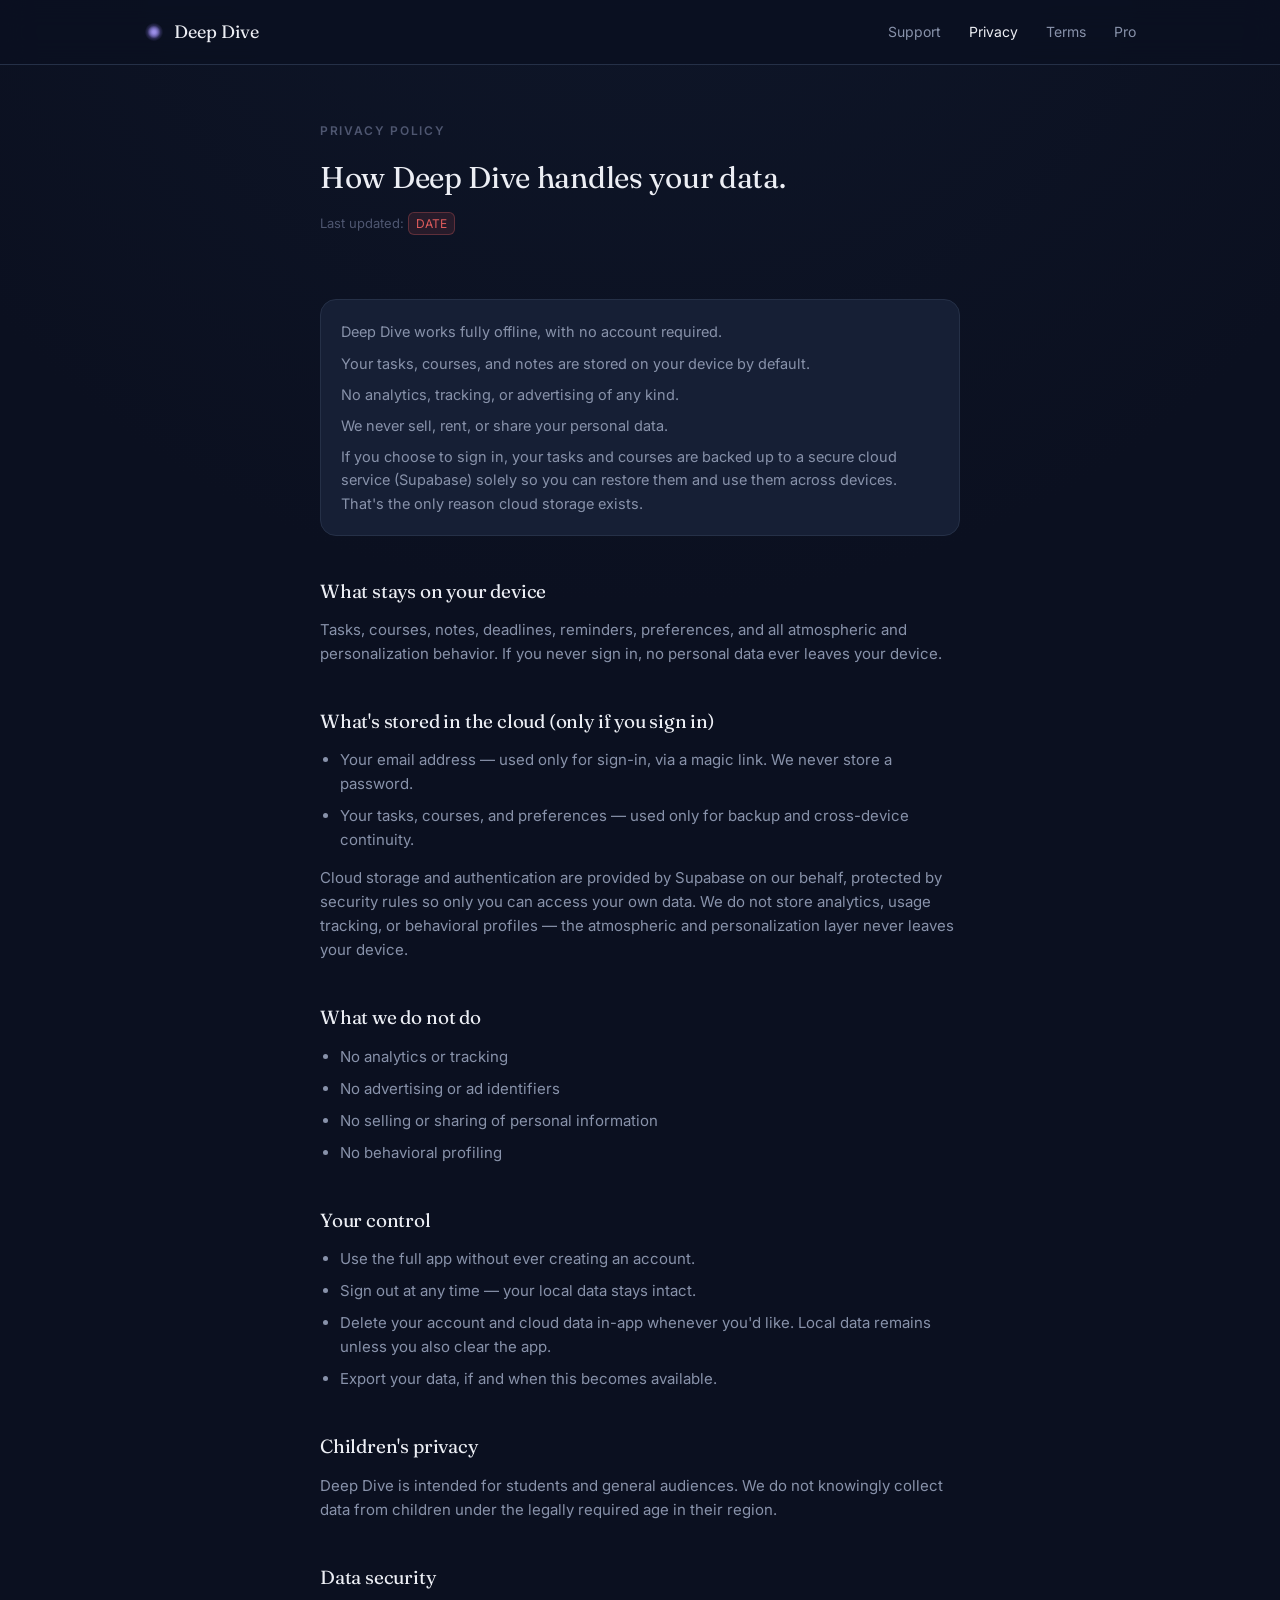
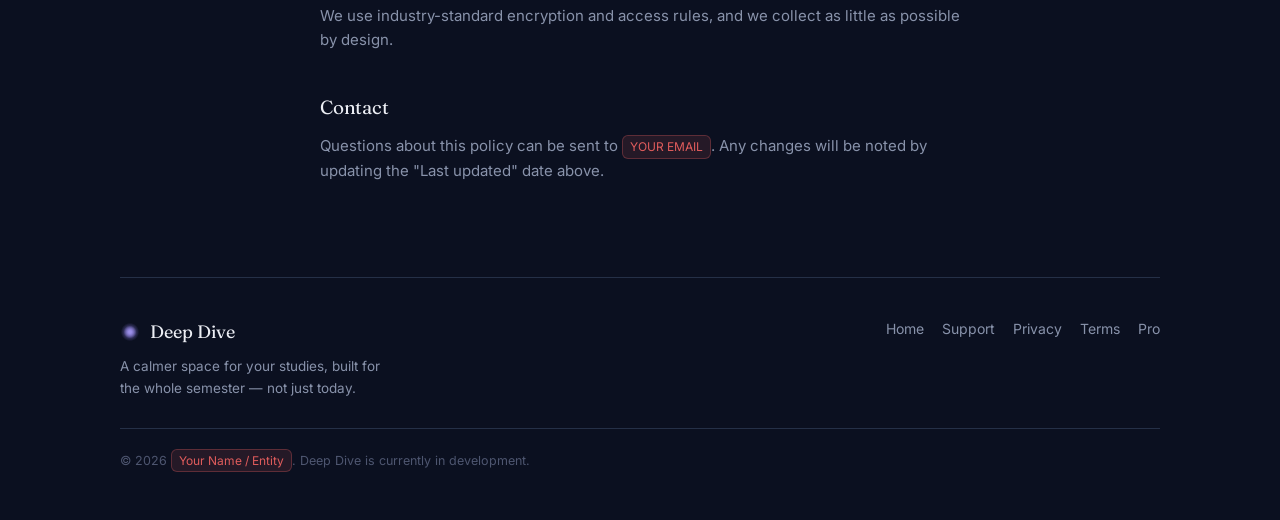
==== privacy.html @ d2dab5bd "Add files via upload" ====
<!DOCTYPE html>
<html lang="en">
<head>
<meta charset="UTF-8">
<meta name="viewport" content="width=device-width, initial-scale=1.0">
<title>Privacy Policy — Deep Dive</title>
<meta name="description" content="How Deep Dive handles your data: what stays on your device, what's stored in the cloud if you sign in, and what we never do.">
<link rel="stylesheet" href="styles.css">
</head>
<body>

<header class="site-header">
  <div class="wrap-wide">
    <a href="index.html" class="logo">
      <span class="logo-mark" aria-hidden="true"></span>
      Deep Dive
    </a>
    <nav class="nav-links" aria-label="Primary">
      <a href="support.html">Support</a>
      <a href="privacy.html" class="active">Privacy</a>
      <a href="terms.html">Terms</a>
      <a href="pro.html">Pro</a>
    </nav>
    <button class="menu-toggle" aria-label="Open menu">
      <svg viewBox="0 0 24 24" fill="none" stroke="currentColor" stroke-width="1.6"><line x1="3" y1="6" x2="21" y2="6"/><line x1="3" y1="12" x2="21" y2="12"/><line x1="3" y1="18" x2="21" y2="18"/></svg>
    </button>
  </div>
</header>

<div class="mobile-menu" aria-hidden="true">
  <button class="close-menu" aria-label="Close menu">
    <svg viewBox="0 0 24 24" fill="none" stroke="currentColor" stroke-width="1.6" width="18" height="18"><line x1="4" y1="4" x2="20" y2="20"/><line x1="20" y1="4" x2="4" y2="20"/></svg>
  </button>
  <a href="index.html">Home</a>
  <a href="support.html">Support</a>
  <a href="privacy.html">Privacy</a>
  <a href="terms.html">Terms</a>
  <a href="pro.html">Pro</a>
</div>

<main>
  <section class="page-hero wrap">
    <p class="eyebrow">Privacy Policy</p>
    <h1>How Deep Dive handles your data.</h1>
    <p class="updated">Last updated: <span class="placeholder-tag">DATE</span></p>
  </section>

  <section class="content wrap">

    <div class="callout">
      <p>Deep Dive works fully offline, with no account required.</p>
      <p>Your tasks, courses, and notes are stored on your device by default.</p>
      <p>No analytics, tracking, or advertising of any kind.</p>
      <p>We never sell, rent, or share your personal data.</p>
      <p>If you choose to sign in, your tasks and courses are backed up to a secure cloud service (Supabase) solely so you can restore them and use them across devices. That's the only reason cloud storage exists.</p>
    </div>

    <h2>What stays on your device</h2>
    <p>Tasks, courses, notes, deadlines, reminders, preferences, and all atmospheric and personalization behavior. If you never sign in, no personal data ever leaves your device.</p>

    <h2>What's stored in the cloud (only if you sign in)</h2>
    <ul>
      <li>Your email address — used only for sign-in, via a magic link. We never store a password.</li>
      <li>Your tasks, courses, and preferences — used only for backup and cross-device continuity.</li>
    </ul>
    <p>Cloud storage and authentication are provided by Supabase on our behalf, protected by security rules so only you can access your own data. We do not store analytics, usage tracking, or behavioral profiles — the atmospheric and personalization layer never leaves your device.</p>

    <h2>What we do not do</h2>
    <ul>
      <li>No analytics or tracking</li>
      <li>No advertising or ad identifiers</li>
      <li>No selling or sharing of personal information</li>
      <li>No behavioral profiling</li>
    </ul>

    <h2>Your control</h2>
    <ul>
      <li>Use the full app without ever creating an account.</li>
      <li>Sign out at any time — your local data stays intact.</li>
      <li>Delete your account and cloud data in-app whenever you'd like. Local data remains unless you also clear the app.</li>
      <li>Export your data, if and when this becomes available.</li>
    </ul>

    <h2>Children's privacy</h2>
    <p>Deep Dive is intended for students and general audiences. We do not knowingly collect data from children under the legally required age in their region.</p>

    <h2>Data security</h2>
    <p>We use industry-standard encryption and access rules, and we collect as little as possible by design.</p>

    <h2>Contact</h2>
    <p>Questions about this policy can be sent to <span class="placeholder-tag">YOUR EMAIL</span>. Any changes will be noted by updating the "Last updated" date above.</p>

  </section>
</main>

<footer class="site-footer wrap-wide">
  <div class="footer-top">
    <div>
      <div class="footer-brand">
        <span class="logo-mark" aria-hidden="true"></span>
        <span class="logo">Deep Dive</span>
      </div>
      <p class="footer-tagline">A calmer space for your studies, built for the whole semester — not just today.</p>
    </div>
    <nav class="footer-links" aria-label="Footer">
      <a href="index.html">Home</a>
      <a href="support.html">Support</a>
      <a href="privacy.html">Privacy</a>
      <a href="terms.html">Terms</a>
      <a href="pro.html">Pro</a>
    </nav>
  </div>
  <div class="footer-meta">
    © 2026 <span class="placeholder-tag">Your Name / Entity</span>. Deep Dive is currently in development.
  </div>
</footer>

<script src="script.js"></script>
</body>
</html>
---- styles.css ----
/* =========================================================
   Deep Dive — shared stylesheet
   A calm, editorial system for a calm, editorial app.
   ========================================================= */

@import url('https://fonts.googleapis.com/css2?family=Fraunces:opsz,wght@9..144,300;9..144,400;9..144,500&family=Inter:wght@400;500;600&display=swap');

:root{
  --bg: #0B1020;
  --bg-mid: #0F172A;
  --card: #161F35;
  --elevated: #1C2640;
  --accent: #7C6FCD;
  --accent-bright: #9B8FE8;
  --text: #ECEEF4;
  --text-secondary: #8892AA;
  --text-muted: #4E5670;
  --border: #253047;
  --warm-red: #E05C5C;

  --serif: 'Fraunces', Georgia, serif;
  --sans: 'Inter', -apple-system, BlinkMacSystemFont, 'Segoe UI', sans-serif;

  --max: 640px;
  --max-wide: 1040px;
}

*{ box-sizing: border-box; }
html{ scroll-behavior: smooth; }

body{
  margin: 0;
  background: radial-gradient(120% 70% at 50% -10%, var(--bg-mid) 0%, var(--bg) 55%);
  color: var(--text);
  font-family: var(--sans);
  font-size: 16px;
  line-height: 1.6;
  -webkit-font-smoothing: antialiased;
  min-height: 100vh;
}

img{ max-width: 100%; display: block; }

a{ color: inherit; text-decoration: none; }

::selection{ background: var(--accent); color: var(--bg); }

:focus-visible{
  outline: 2px solid var(--accent-bright);
  outline-offset: 3px;
  border-radius: 4px;
}

@media (prefers-reduced-motion: reduce){
  *, *::before, *::after{
    animation-duration: 0.01ms !important;
    animation-iteration-count: 1 !important;
    transition-duration: 0.01ms !important;
    scroll-behavior: auto !important;
  }
}

.wrap{
  max-width: var(--max);
  margin: 0 auto;
  padding: 0 24px;
}
.wrap-wide{
  max-width: var(--max-wide);
  margin: 0 auto;
  padding: 0 24px;
}

.eyebrow{
  font-family: var(--sans);
  font-size: 12px;
  letter-spacing: 0.14em;
  text-transform: uppercase;
  color: var(--text-muted);
  font-weight: 600;
}

h1, h2, h3{
  font-family: var(--serif);
  font-weight: 400;
  color: var(--text);
  letter-spacing: -0.01em;
  margin: 0;
}

p{ margin: 0; color: var(--text-secondary); }

/* =========================================================
   Header / Nav
   ========================================================= */

.site-header{
  position: sticky;
  top: 0;
  z-index: 40;
  background: rgba(11, 16, 32, 0.72);
  backdrop-filter: blur(14px);
  -webkit-backdrop-filter: blur(14px);
  border-bottom: 1px solid var(--border);
}

.site-header .wrap-wide{
  display: flex;
  align-items: center;
  justify-content: space-between;
  height: 64px;
}

.logo{
  display: flex;
  align-items: center;
  gap: 10px;
  font-family: var(--serif);
  font-size: 18px;
  color: var(--text);
}

.logo-mark{
  width: 20px;
  height: 20px;
  border-radius: 50%;
  position: relative;
  background:
    radial-gradient(circle at 50% 50%, var(--accent-bright) 0%, var(--accent-bright) 8%, transparent 45%),
    radial-gradient(circle at 50% 50%, var(--accent) 0%, transparent 65%);
  flex: none;
}

.nav-links{
  display: none;
  align-items: center;
  gap: 28px;
  font-size: 14px;
  color: var(--text-secondary);
}

.nav-links a{
  transition: color 0.2s ease;
}
.nav-links a:hover, .nav-links a.active{
  color: var(--text);
}

.menu-toggle{
  display: inline-flex;
  align-items: center;
  justify-content: center;
  width: 40px;
  height: 40px;
  border: 1px solid var(--border);
  border-radius: 10px;
  background: var(--card);
  color: var(--text);
  cursor: pointer;
}
.menu-toggle svg{ width: 18px; height: 18px; }

@media (min-width: 720px){
  .nav-links{ display: flex; }
  .menu-toggle{ display: none; }
}

/* Mobile menu overlay */
.mobile-menu{
  position: fixed;
  inset: 0;
  background: rgba(11, 16, 32, 0.97);
  backdrop-filter: blur(20px);
  z-index: 50;
  display: none;
  flex-direction: column;
  align-items: center;
  justify-content: center;
  gap: 28px;
}
.mobile-menu.open{ display: flex; }
.mobile-menu a{
  font-family: var(--serif);
  font-size: 26px;
  color: var(--text);
}
.mobile-menu .close-menu{
  position: absolute;
  top: 20px;
  right: 20px;
  width: 40px;
  height: 40px;
  border: 1px solid var(--border);
  border-radius: 10px;
  background: var(--card);
  color: var(--text);
  display: inline-flex;
  align-items: center;
  justify-content: center;
  cursor: pointer;
}

/* =========================================================
   Buttons
   ========================================================= */

.btn{
  display: inline-flex;
  align-items: center;
  justify-content: center;
  gap: 8px;
  padding: 14px 26px;
  border-radius: 999px;
  font-family: var(--sans);
  font-size: 15px;
  font-weight: 500;
  border: none;
  cursor: pointer;
  min-height: 48px;
  transition: transform 0.25s ease, box-shadow 0.25s ease, opacity 0.25s ease;
}

.btn-primary{
  background: linear-gradient(180deg, var(--accent-bright), var(--accent));
  color: #12142B;
  box-shadow: 0 8px 30px -8px rgba(124, 111, 205, 0.55);
}
.btn-primary:hover{ transform: translateY(-1px); }

.btn-quiet{
  background: transparent;
  color: var(--text-secondary);
  border: 1px solid var(--border);
}
.btn-quiet:hover{ color: var(--text); border-color: var(--text-muted); }

.badge-store{
  display: inline-flex;
  align-items: center;
  gap: 10px;
  padding: 12px 22px;
  border-radius: 14px;
  background: var(--card);
  border: 1px solid var(--border);
  color: var(--text-secondary);
  font-size: 13px;
}
.badge-store strong{ display: block; color: var(--text); font-size: 15px; font-weight: 500; }

/* =========================================================
   Hero + Orb (signature element)
   ========================================================= */

.hero{
  padding: 72px 0 40px;
  text-align: center;
  position: relative;
}

.orb{
  width: 220px;
  height: 220px;
  margin: 0 auto 8px;
  position: relative;
  border-radius: 50%;
  background:
    radial-gradient(circle at 50% 50%, rgba(155,143,232,0.9) 0%, rgba(155,143,232,0.35) 12%, transparent 42%),
    radial-gradient(circle at 50% 50%, rgba(124,111,205,0.28) 0%, transparent 55%),
    radial-gradient(circle at 50% 50%, rgba(124,111,205,0.14) 0%, transparent 70%);
  animation: breathe 7s ease-in-out infinite;
}

@keyframes breathe{
  0%, 100%{ opacity: 0.85; transform: scale(0.97); }
  50%{ opacity: 1; transform: scale(1.03); }
}

.hero .eyebrow{ margin-bottom: 18px; }

.hero h1{
  font-size: 34px;
  line-height: 1.25;
  max-width: 340px;
  margin: 0 auto 16px;
}

.hero p.lede{
  max-width: 320px;
  margin: 0 auto 32px;
  font-size: 16px;
  color: var(--text-secondary);
}

.hero-actions{
  display: flex;
  flex-direction: column;
  align-items: center;
  gap: 14px;
}

.hero-note{
  font-size: 12px;
  color: var(--text-muted);
}

@media (min-width: 720px){
  .hero{ padding: 110px 0 60px; }
  .orb{ width: 280px; height: 280px; }
  .hero h1{ font-size: 46px; max-width: 460px; }
  .hero p.lede{ max-width: 380px; font-size: 17px; }
}

/* =========================================================
   Feature list
   ========================================================= */

.features{
  padding: 24px 0 56px;
  display: flex;
  flex-direction: column;
  gap: 14px;
}

.feature-card{
  background: var(--card);
  border: 1px solid var(--border);
  border-radius: 18px;
  padding: 22px 22px 22px 20px;
  display: flex;
  gap: 16px;
  align-items: flex-start;
}

.feature-tick{
  width: 3px;
  border-radius: 3px;
  align-self: stretch;
  flex: none;
  background: var(--accent);
  opacity: 0.8;
}
.feature-card:nth-child(2) .feature-tick{ background: #7FB8A6; }
.feature-card:nth-child(3) .feature-tick{ background: #D9A25C; }
.feature-card:nth-child(4) .feature-tick{ background: #6FA0C9; }
.feature-card:nth-child(5) .feature-tick{ background: var(--accent-bright); }

.feature-body h3{
  font-size: 19px;
  margin-bottom: 8px;
  color: var(--text);
}
.feature-body p{ font-size: 14.5px; }

@media (min-width: 720px){
  .features{
    display: grid;
    grid-template-columns: 1fr 1fr;
    gap: 16px;
  }
  .feature-card:last-child{ grid-column: span 2; max-width: 520px; margin: 0 auto; }
}

/* =========================================================
   Screenshots strip
   ========================================================= */

.screens-section{ padding: 8px 0 64px; }
.screens-section h2{ font-size: 24px; margin-bottom: 6px; }
.screens-intro{ margin-bottom: 26px; font-size: 14.5px; max-width: 320px; }

.screens-row{
  display: flex;
  gap: 16px;
  overflow-x: auto;
  padding: 4px 0 12px;
  scroll-snap-type: x mandatory;
  -webkit-overflow-scrolling: touch;
}
.screens-row::-webkit-scrollbar{ display: none; }

.phone-frame{
  flex: none;
  width: 190px;
  height: 390px;
  border-radius: 34px;
  border: 1px solid var(--border);
  background: linear-gradient(180deg, var(--elevated), var(--card));
  position: relative;
  scroll-snap-align: start;
  display: flex;
  align-items: center;
  justify-content: center;
  overflow: hidden;
}
.phone-frame::before{
  content: '';
  position: absolute;
  top: 14px;
  left: 50%;
  transform: translateX(-50%);
  width: 46px;
  height: 6px;
  border-radius: 4px;
  background: var(--border);
}
.phone-frame .placeholder-text{
  font-size: 12px;
  color: var(--text-muted);
  text-align: center;
  padding: 0 20px;
}

@media (min-width: 720px){
  .screens-row{ overflow: visible; flex-wrap: wrap; justify-content: center; }
  .phone-frame{ width: 210px; height: 430px; }
}

/* =========================================================
   Generic content sections (privacy / terms / support)
   ========================================================= */

.page-hero{
  padding: 56px 0 8px;
}
.page-hero .eyebrow{ margin-bottom: 14px; }
.page-hero h1{ font-size: 30px; margin-bottom: 10px; }
.page-hero .updated{ font-size: 13px; color: var(--text-muted); }

.content{ padding: 32px 0 80px; }

.content h2{
  font-size: 19px;
  margin: 40px 0 12px;
  color: var(--text);
}
.content h2:first-child{ margin-top: 0; }

.content p{ margin-bottom: 14px; font-size: 15px; }

.content ul{
  margin: 0 0 14px;
  padding-left: 20px;
  color: var(--text-secondary);
  font-size: 15px;
}
.content li{ margin-bottom: 8px; }

.callout{
  background: var(--card);
  border: 1px solid var(--border);
  border-radius: 16px;
  padding: 20px;
  margin: 24px 0;
}
.callout p{ margin-bottom: 8px; font-size: 14.5px; }
.callout p:last-child{ margin-bottom: 0; }

.placeholder-tag{
  display: inline-block;
  background: rgba(224, 92, 92, 0.12);
  color: var(--warm-red);
  border: 1px solid rgba(224, 92, 92, 0.3);
  border-radius: 6px;
  padding: 1px 7px;
  font-size: 12px;
  font-family: var(--sans);
}

/* FAQ */
.faq-item{
  border-bottom: 1px solid var(--border);
  padding: 16px 0;
}
.faq-item summary{
  cursor: pointer;
  font-size: 15.5px;
  color: var(--text);
  list-style: none;
  display: flex;
  justify-content: space-between;
  align-items: center;
  gap: 12px;
}
.faq-item summary::-webkit-details-marker{ display: none; }
.faq-item summary::after{
  content: '+';
  color: var(--text-muted);
  font-size: 20px;
  transition: transform 0.2s ease;
  flex: none;
}
.faq-item[open] summary::after{ transform: rotate(45deg); }
.faq-item p{ margin-top: 12px; font-size: 14.5px; }

.contact-card{
  background: var(--card);
  border: 1px solid var(--border);
  border-radius: 18px;
  padding: 26px;
  margin: 20px 0 36px;
  text-align: center;
}
.contact-card .eyebrow{ margin-bottom: 10px; }
.contact-card .email{
  font-family: var(--serif);
  font-size: 22px;
  color: var(--accent-bright);
  word-break: break-all;
}

/* Pro stub */
.pro-hero{
  text-align: center;
  padding: 70px 0;
}
.pro-orb{
  width: 120px;
  height: 120px;
  margin: 0 auto 24px;
  border-radius: 50%;
  background: radial-gradient(circle at 50% 50%, rgba(155,143,232,0.6) 0%, transparent 60%);
  animation: breathe 8s ease-in-out infinite;
}

/* =========================================================
   Footer
   ========================================================= */

.site-footer{
  border-top: 1px solid var(--border);
  padding: 40px 0 48px;
}
.footer-top{
  display: flex;
  flex-direction: column;
  gap: 24px;
  margin-bottom: 28px;
}
.footer-brand{ display: flex; align-items: center; gap: 10px; }
.footer-tagline{ font-size: 13.5px; margin-top: 10px; max-width: 280px; }

.footer-links{
  display: flex;
  flex-wrap: wrap;
  gap: 18px;
  font-size: 14px;
  color: var(--text-secondary);
}
.footer-links a:hover{ color: var(--text); }

.footer-meta{
  font-size: 12.5px;
  color: var(--text-muted);
  border-top: 1px solid var(--border);
  padding-top: 20px;
}

@media (min-width: 720px){
  .footer-top{
    flex-direction: row;
    justify-content: space-between;
    align-items: flex-start;
  }
}
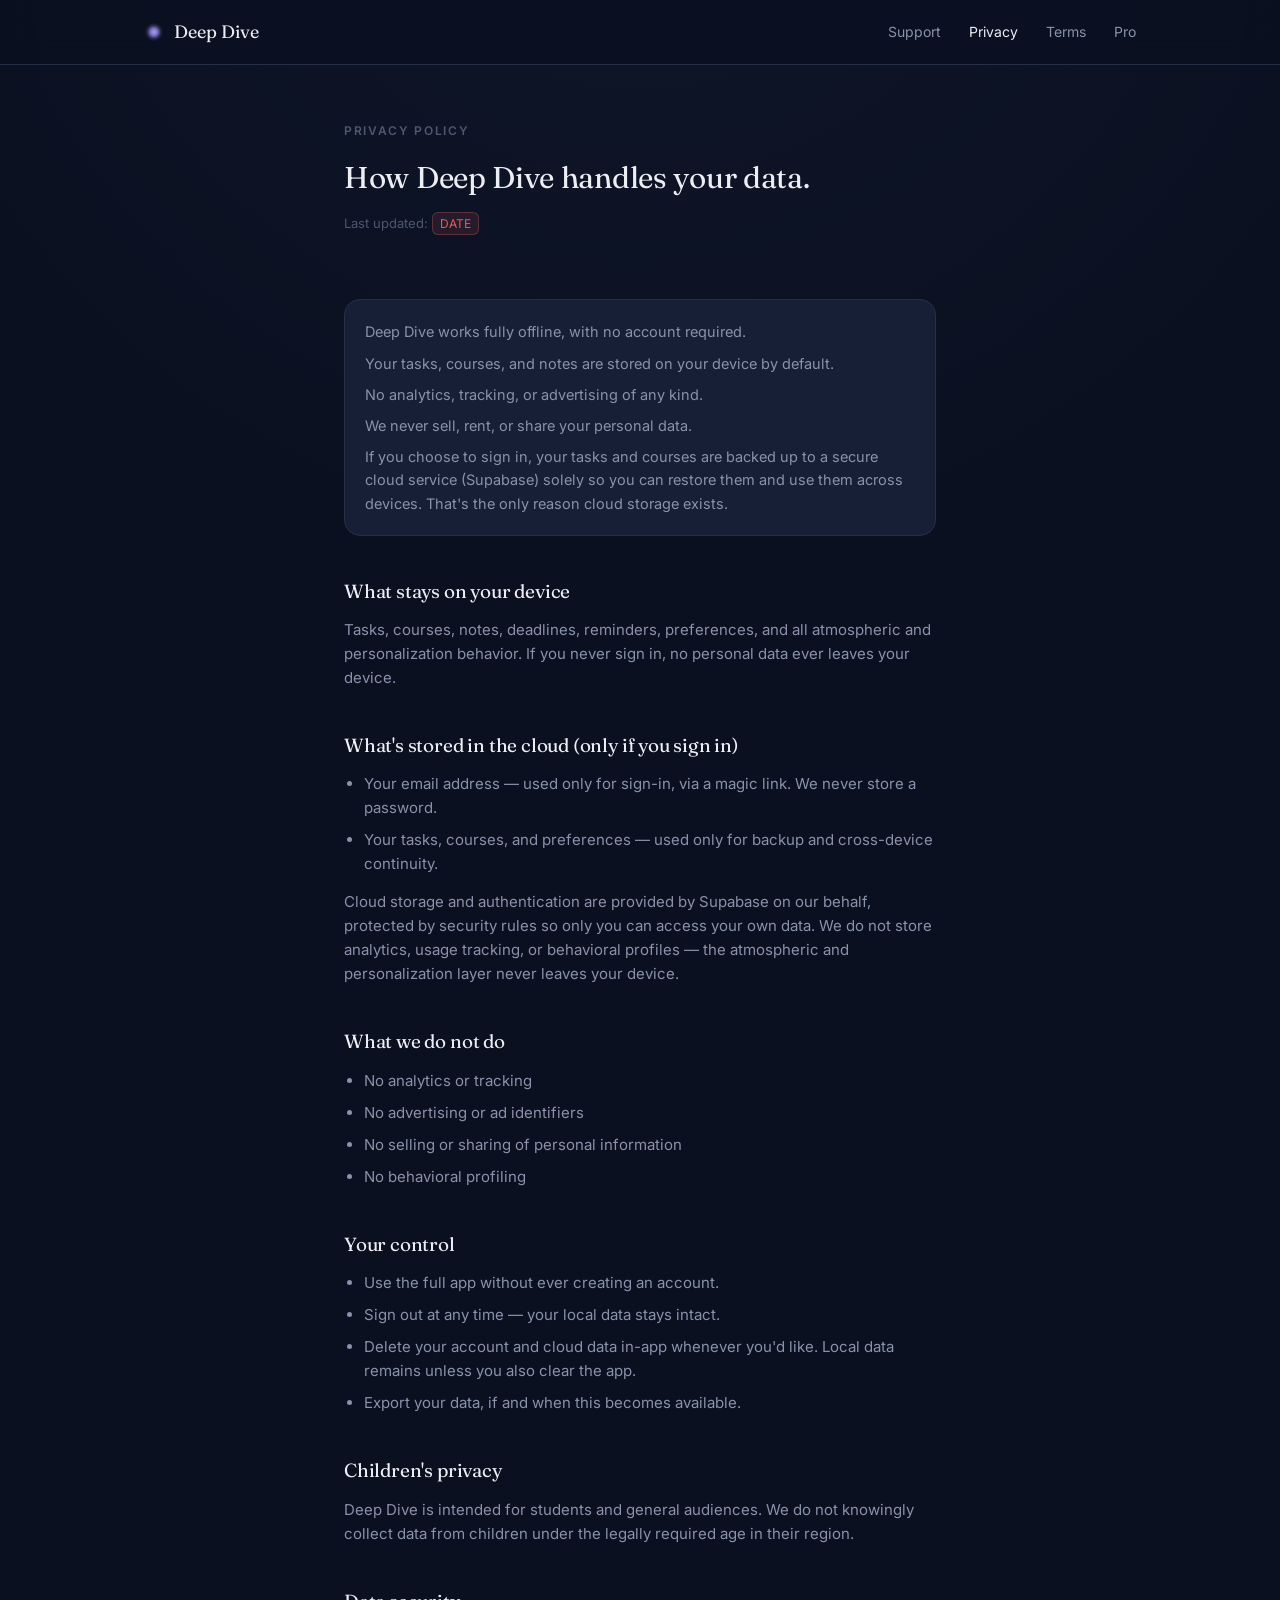
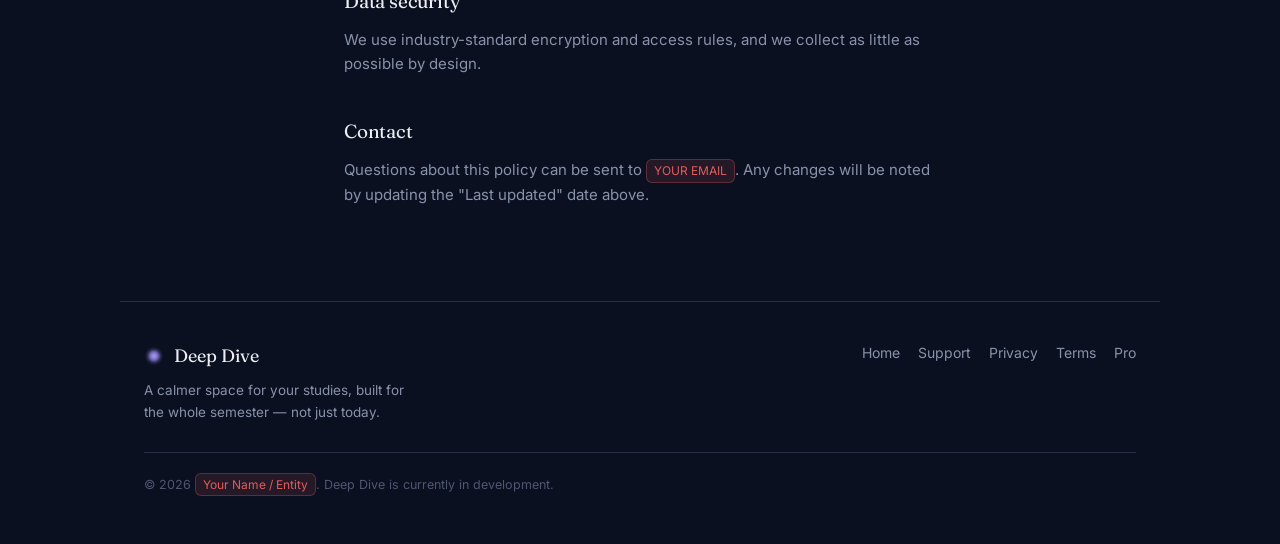
==== commit 0a2a00ca: "Add files via upload" ====
--- a/privacy.html
+++ b/privacy.html
@@ -3,6 +3,8 @@
 <head>
 <meta charset="UTF-8">
 <meta name="viewport" content="width=device-width, initial-scale=1.0">
+<meta name="theme-color" content="#0B1020">
+<style>html,body{background:#0B1020;}</style>
 <title>Privacy Policy — Deep Dive</title>
 <meta name="description" content="How Deep Dive handles your data: what stays on your device, what's stored in the cloud if you sign in, and what we never do.">
 <link rel="stylesheet" href="styles.css">
--- a/styles.css
+++ b/styles.css
@@ -26,11 +26,15 @@
 }
 
 *{ box-sizing: border-box; }
-html{ scroll-behavior: smooth; }
+html{
+  scroll-behavior: smooth;
+  background: var(--bg);
+}
 
 body{
   margin: 0;
   background: radial-gradient(120% 70% at 50% -10%, var(--bg-mid) 0%, var(--bg) 55%);
+  background-color: var(--bg);
   color: var(--text);
   font-family: var(--sans);
   font-size: 16px;
@@ -252,7 +256,8 @@
    ========================================================= */
 
 .hero{
-  padding: 72px 0 40px;
+  padding-top: 72px;
+  padding-bottom: 40px;
   text-align: center;
   position: relative;
 }
@@ -304,7 +309,7 @@
 }
 
 @media (min-width: 720px){
-  .hero{ padding: 110px 0 60px; }
+  .hero{ padding-top: 110px; padding-bottom: 60px; }
   .orb{ width: 280px; height: 280px; }
   .hero h1{ font-size: 46px; max-width: 460px; }
   .hero p.lede{ max-width: 380px; font-size: 17px; }
@@ -315,10 +320,11 @@
    ========================================================= */
 
 .features{
-  padding: 24px 0 56px;
+  padding-top: 24px;
+  padding-bottom: 56px;
   display: flex;
   flex-direction: column;
-  gap: 14px;
+  gap: 16px;
 }
 
 .feature-card{
@@ -364,7 +370,7 @@
    Screenshots strip
    ========================================================= */
 
-.screens-section{ padding: 8px 0 64px; }
+.screens-section{ padding-top: 8px; padding-bottom: 64px; }
 .screens-section h2{ font-size: 24px; margin-bottom: 6px; }
 .screens-intro{ margin-bottom: 26px; font-size: 14.5px; max-width: 320px; }
 
@@ -420,13 +426,14 @@
    ========================================================= */
 
 .page-hero{
-  padding: 56px 0 8px;
+  padding-top: 56px;
+  padding-bottom: 8px;
 }
 .page-hero .eyebrow{ margin-bottom: 14px; }
 .page-hero h1{ font-size: 30px; margin-bottom: 10px; }
 .page-hero .updated{ font-size: 13px; color: var(--text-muted); }
 
-.content{ padding: 32px 0 80px; }
+.content{ padding-top: 32px; padding-bottom: 80px; }
 
 .content h2{
   font-size: 19px;
@@ -511,7 +518,8 @@
 /* Pro stub */
 .pro-hero{
   text-align: center;
-  padding: 70px 0;
+  padding-top: 70px;
+  padding-bottom: 70px;
 }
 .pro-orb{
   width: 120px;
@@ -528,7 +536,8 @@
 
 .site-footer{
   border-top: 1px solid var(--border);
-  padding: 40px 0 48px;
+  padding-top: 40px;
+  padding-bottom: 48px;
 }
 .footer-top{
   display: flex;
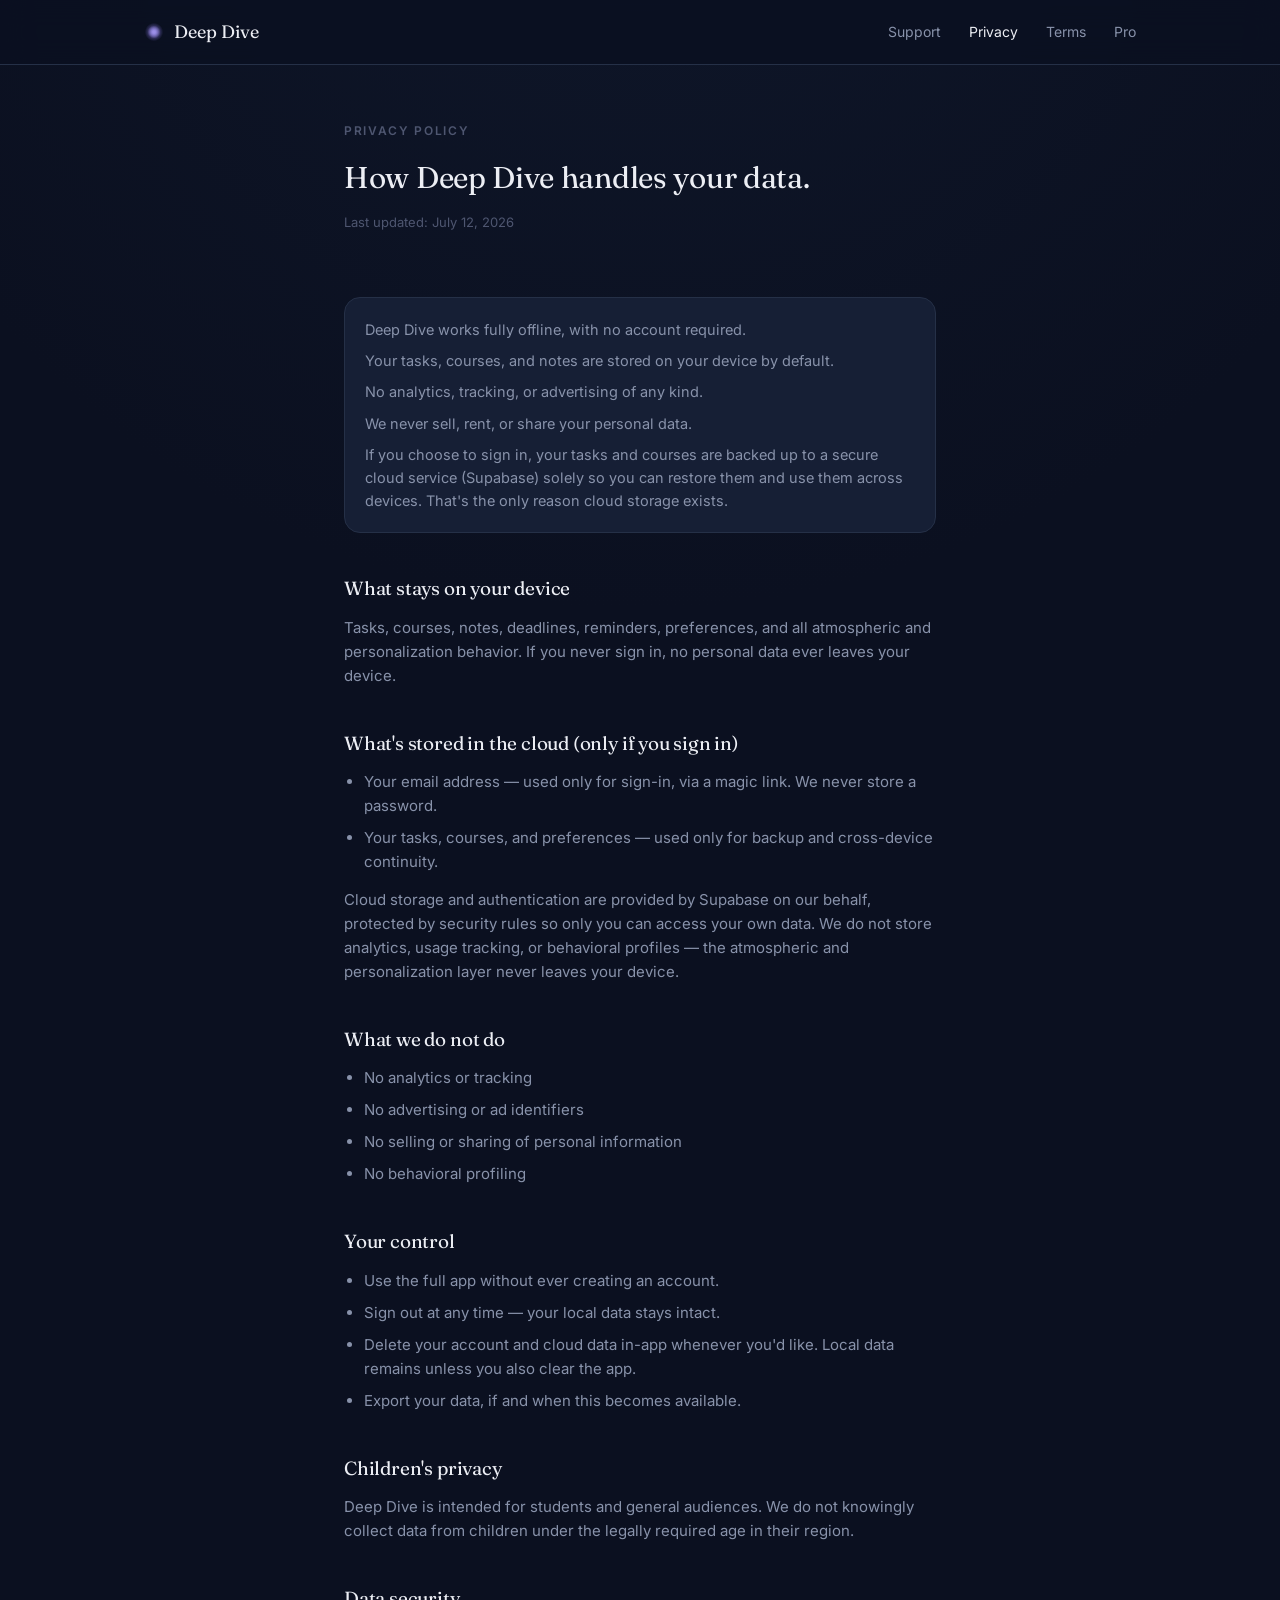
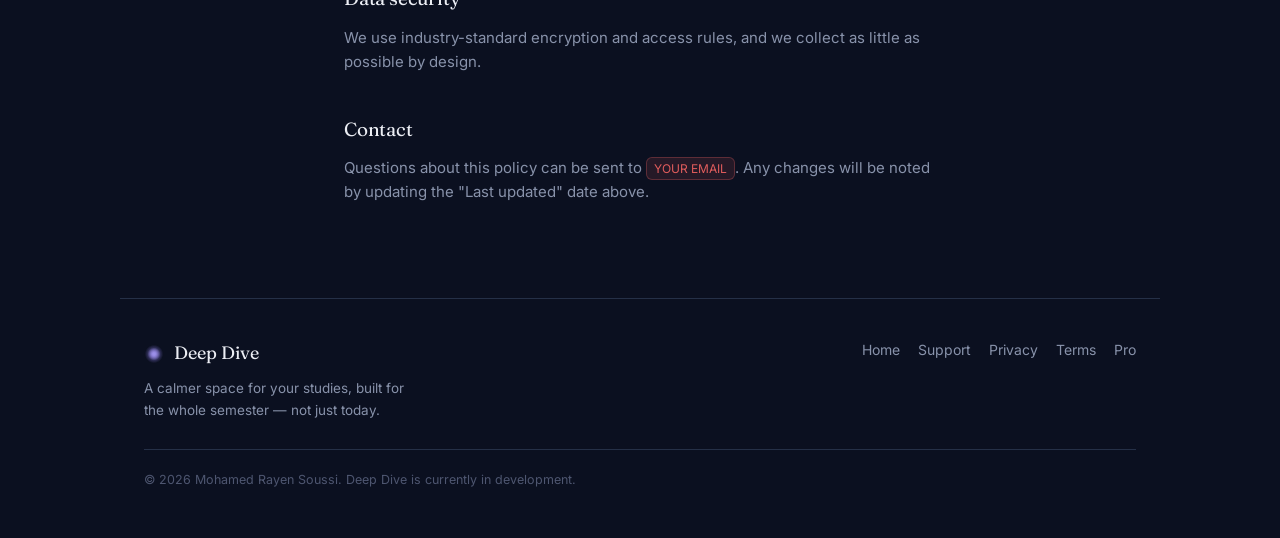
==== commit bc4e5e4a: "Add files via upload" ====
--- a/privacy.html
+++ b/privacy.html
@@ -44,7 +44,7 @@
   <section class="page-hero wrap">
     <p class="eyebrow">Privacy Policy</p>
     <h1>How Deep Dive handles your data.</h1>
-    <p class="updated">Last updated: <span class="placeholder-tag">DATE</span></p>
+    <p class="updated">Last updated: July 12, 2026</p>
   </section>
 
   <section class="content wrap">
@@ -113,7 +113,7 @@
     </nav>
   </div>
   <div class="footer-meta">
-    © 2026 <span class="placeholder-tag">Your Name / Entity</span>. Deep Dive is currently in development.
+    © 2026 Mohamed Rayen Soussi. Deep Dive is currently in development.
   </div>
 </footer>
 
--- a/styles.css
+++ b/styles.css
@@ -238,6 +238,17 @@
 }
 .btn-quiet:hover{ color: var(--text); border-color: var(--text-muted); }
 
+.store-badges{
+  display: flex;
+  flex-direction: column;
+  align-items: center;
+  gap: 12px;
+}
+
+@media (min-width: 420px){
+  .store-badges{ flex-direction: row; }
+}
+
 .badge-store{
   display: inline-flex;
   align-items: center;
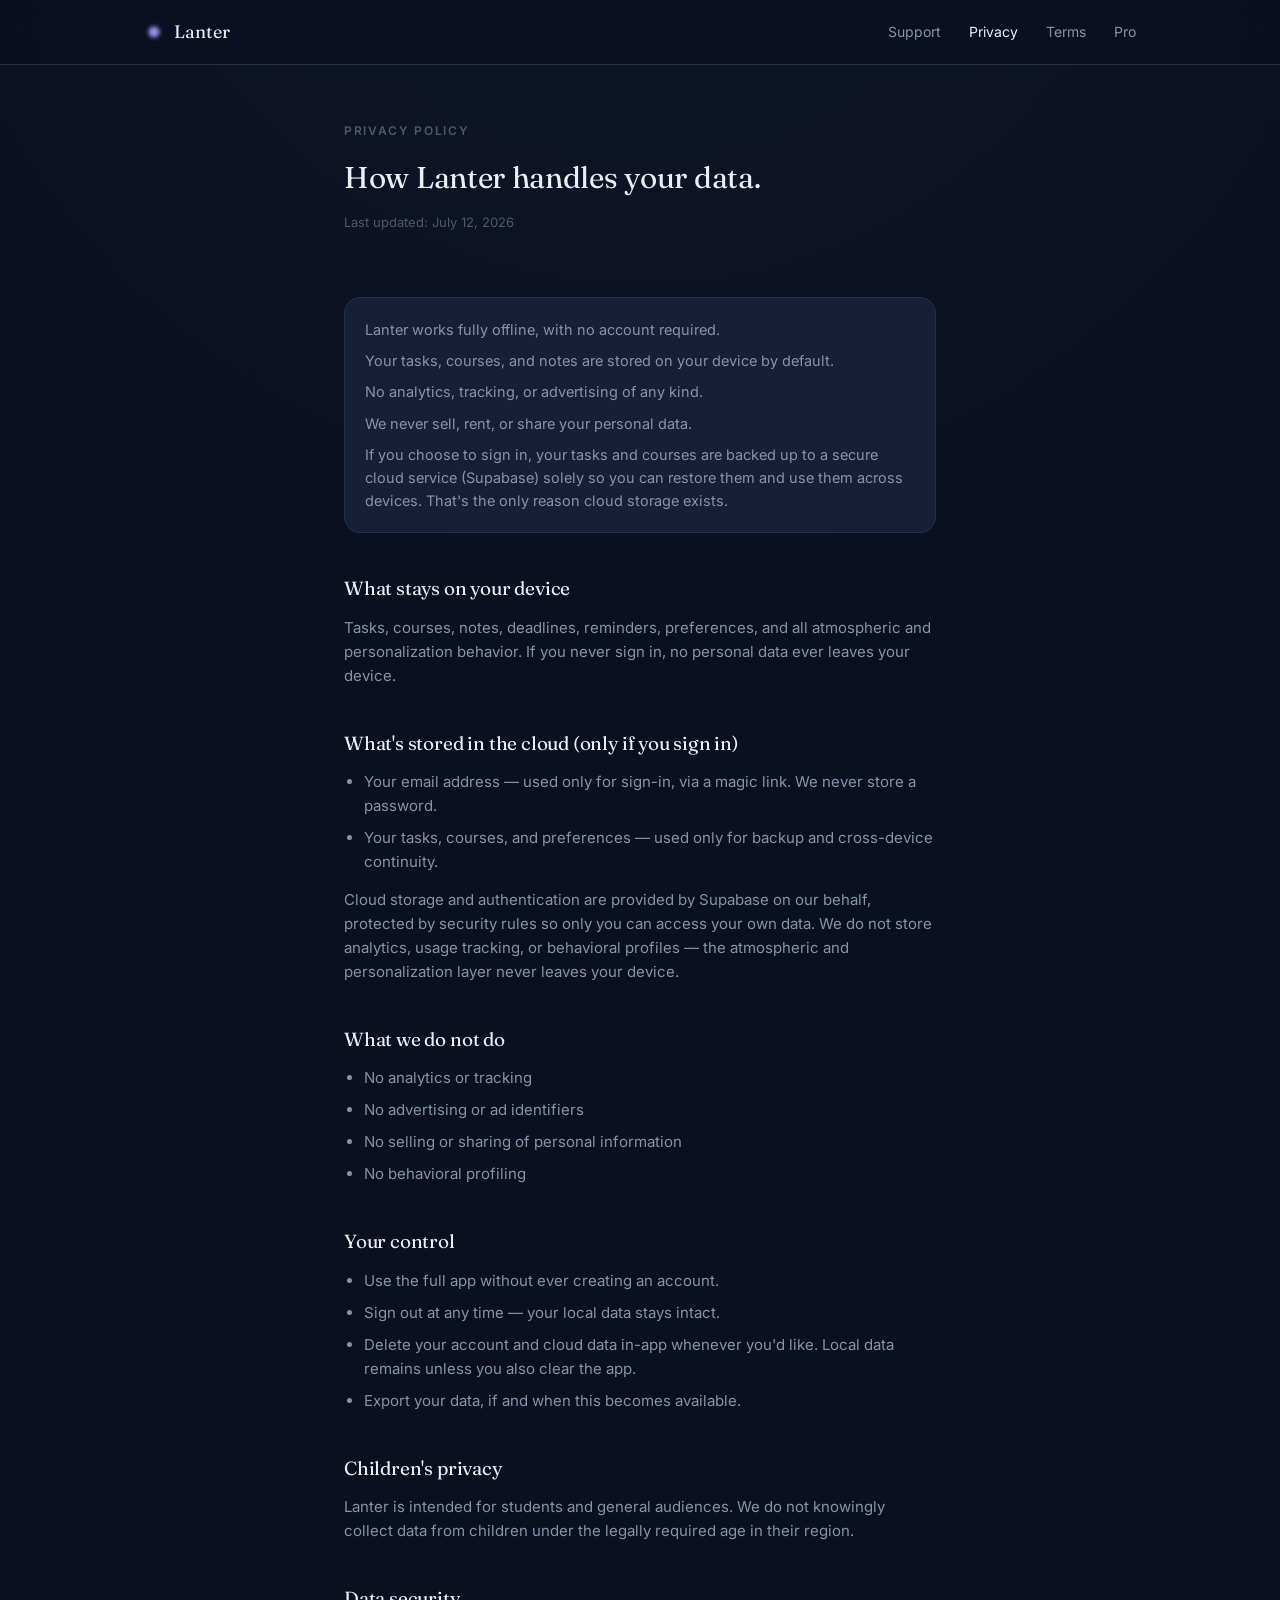
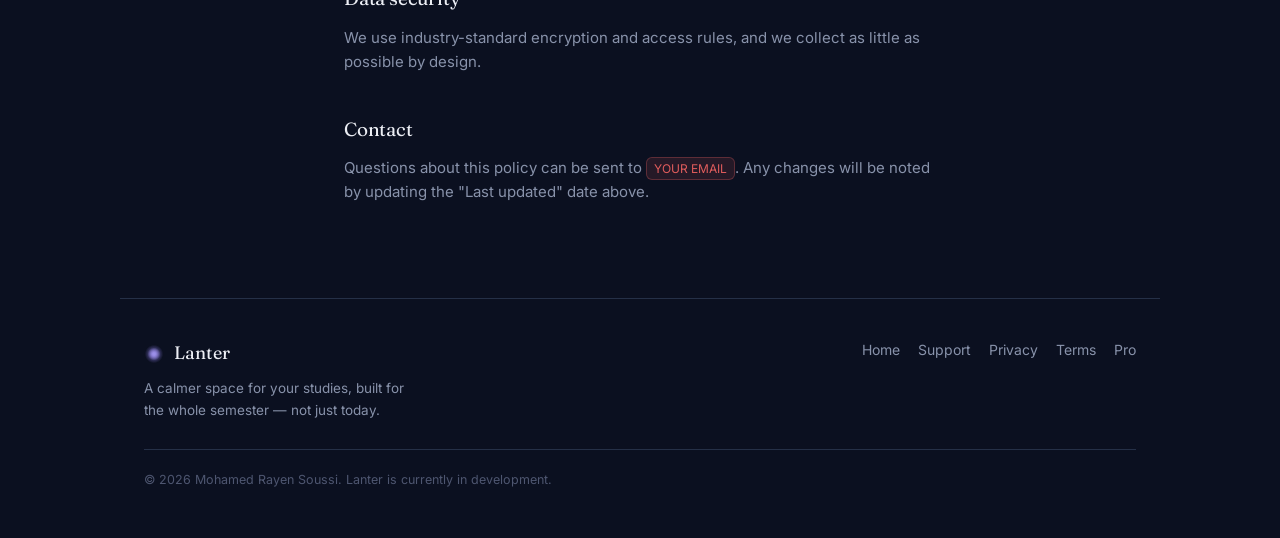
==== commit 456ba38b: "Add files via upload" ====
--- a/privacy.html
+++ b/privacy.html
@@ -5,8 +5,11 @@
 <meta name="viewport" content="width=device-width, initial-scale=1.0">
 <meta name="theme-color" content="#0B1020">
 <style>html,body{background:#0B1020;}</style>
-<title>Privacy Policy — Deep Dive</title>
-<meta name="description" content="How Deep Dive handles your data: what stays on your device, what's stored in the cloud if you sign in, and what we never do.">
+<title>Privacy Policy — Lanter</title>
+<meta name="description" content="How Lanter handles your data: what stays on your device, what's stored in the cloud if you sign in, and what we never do.">
+<link rel="icon" href="favicon.svg" type="image/svg+xml">
+<link rel="icon" href="favicon.ico" sizes="any">
+<link rel="apple-touch-icon" href="apple-touch-icon.png">
 <link rel="stylesheet" href="styles.css">
 </head>
 <body>
@@ -15,7 +18,7 @@
   <div class="wrap-wide">
     <a href="index.html" class="logo">
       <span class="logo-mark" aria-hidden="true"></span>
-      Deep Dive
+      Lanter
     </a>
     <nav class="nav-links" aria-label="Primary">
       <a href="support.html">Support</a>
@@ -43,14 +46,14 @@
 <main>
   <section class="page-hero wrap">
     <p class="eyebrow">Privacy Policy</p>
-    <h1>How Deep Dive handles your data.</h1>
+    <h1>How Lanter handles your data.</h1>
     <p class="updated">Last updated: July 12, 2026</p>
   </section>
 
   <section class="content wrap">
 
     <div class="callout">
-      <p>Deep Dive works fully offline, with no account required.</p>
+      <p>Lanter works fully offline, with no account required.</p>
       <p>Your tasks, courses, and notes are stored on your device by default.</p>
       <p>No analytics, tracking, or advertising of any kind.</p>
       <p>We never sell, rent, or share your personal data.</p>
@@ -84,7 +87,7 @@
     </ul>
 
     <h2>Children's privacy</h2>
-    <p>Deep Dive is intended for students and general audiences. We do not knowingly collect data from children under the legally required age in their region.</p>
+    <p>Lanter is intended for students and general audiences. We do not knowingly collect data from children under the legally required age in their region.</p>
 
     <h2>Data security</h2>
     <p>We use industry-standard encryption and access rules, and we collect as little as possible by design.</p>
@@ -100,7 +103,7 @@
     <div>
       <div class="footer-brand">
         <span class="logo-mark" aria-hidden="true"></span>
-        <span class="logo">Deep Dive</span>
+        <span class="logo">Lanter</span>
       </div>
       <p class="footer-tagline">A calmer space for your studies, built for the whole semester — not just today.</p>
     </div>
@@ -113,7 +116,7 @@
     </nav>
   </div>
   <div class="footer-meta">
-    © 2026 Mohamed Rayen Soussi. Deep Dive is currently in development.
+    © 2026 Mohamed Rayen Soussi. Lanter is currently in development.
   </div>
 </footer>
 
--- a/styles.css
+++ b/styles.css
@@ -398,38 +398,20 @@
 .phone-frame{
   flex: none;
   width: 190px;
-  height: 390px;
+  scroll-snap-align: start;
   border-radius: 34px;
-  border: 1px solid var(--border);
-  background: linear-gradient(180deg, var(--elevated), var(--card));
-  position: relative;
-  scroll-snap-align: start;
-  display: flex;
-  align-items: center;
-  justify-content: center;
   overflow: hidden;
-}
-.phone-frame::before{
-  content: '';
-  position: absolute;
-  top: 14px;
-  left: 50%;
-  transform: translateX(-50%);
-  width: 46px;
-  height: 6px;
-  border-radius: 4px;
-  background: var(--border);
-}
-.phone-frame .placeholder-text{
-  font-size: 12px;
-  color: var(--text-muted);
-  text-align: center;
-  padding: 0 20px;
+  filter: drop-shadow(0 24px 48px rgba(0, 0, 0, 0.5));
+}
+.phone-frame img{
+  display: block;
+  width: 100%;
+  height: auto;
 }
 
 @media (min-width: 720px){
   .screens-row{ overflow: visible; flex-wrap: wrap; justify-content: center; }
-  .phone-frame{ width: 210px; height: 430px; }
+  .phone-frame{ width: 220px; }
 }
 
 /* =========================================================
